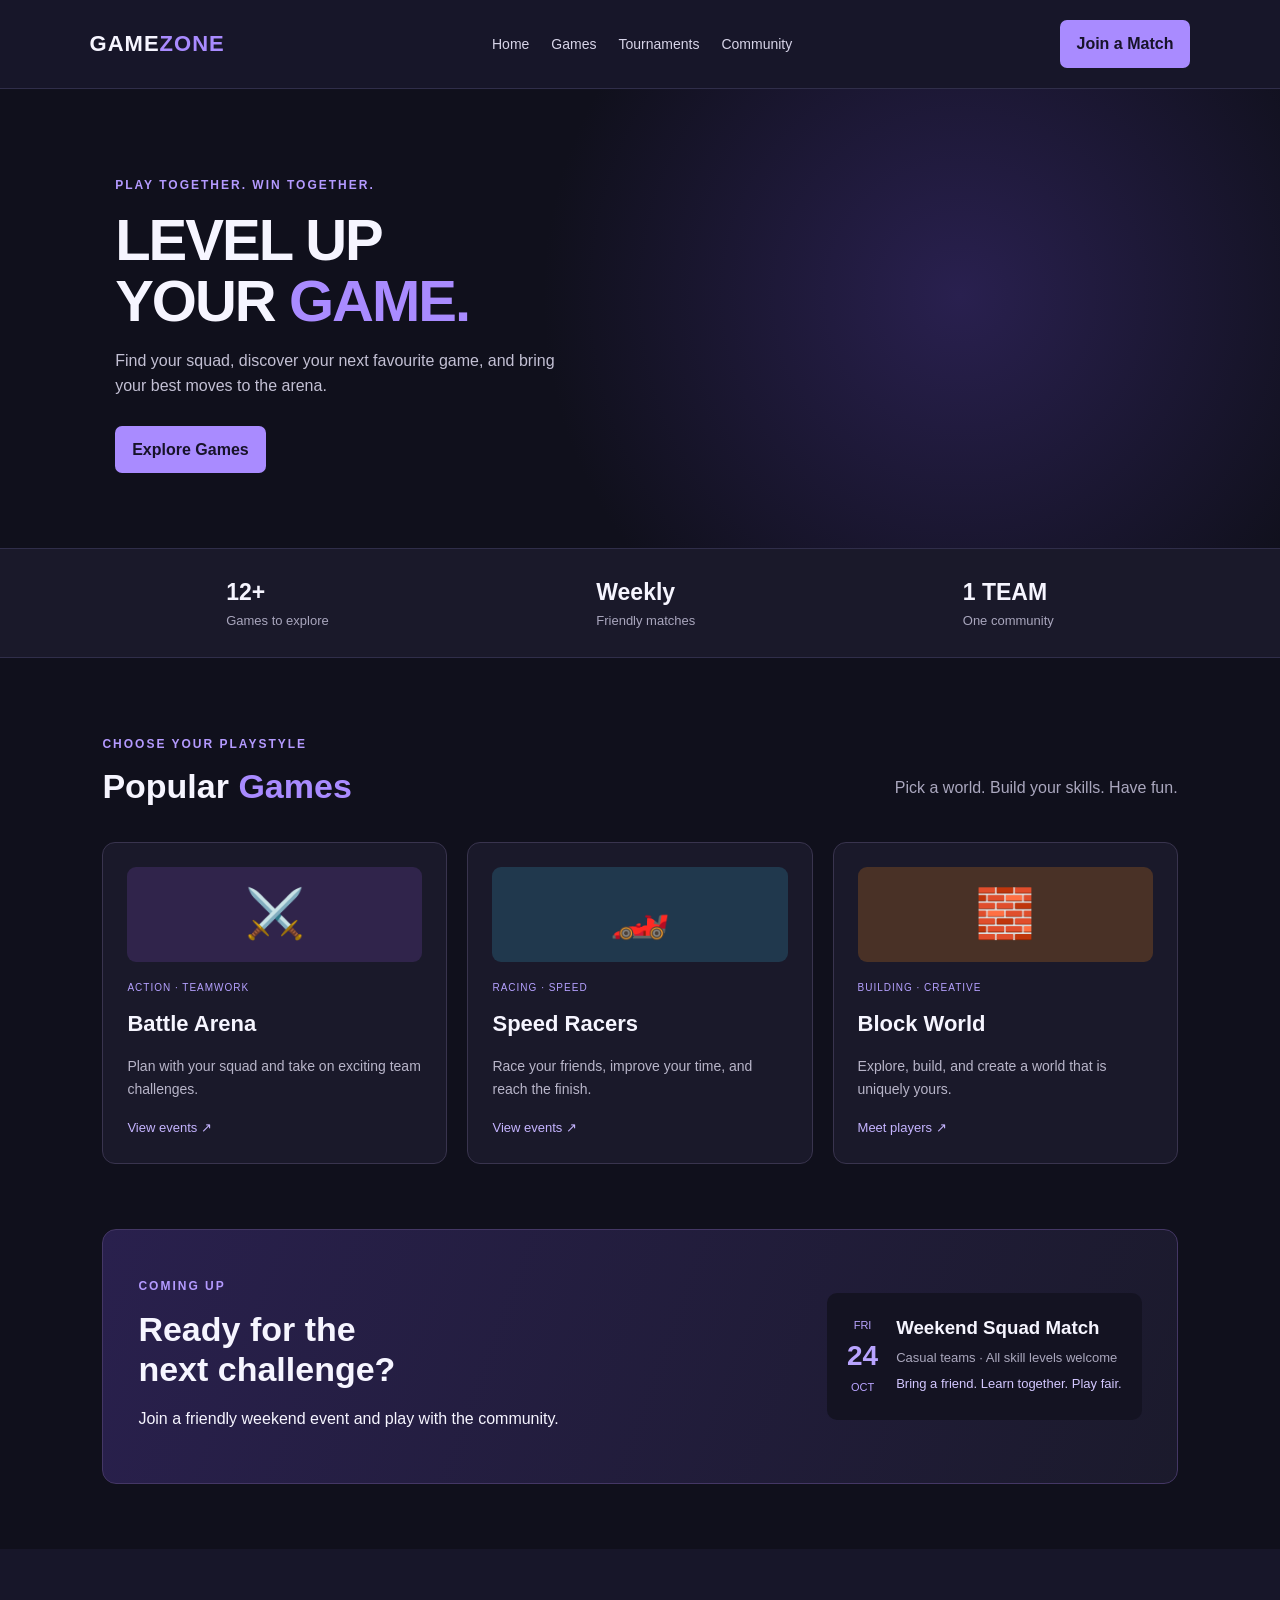
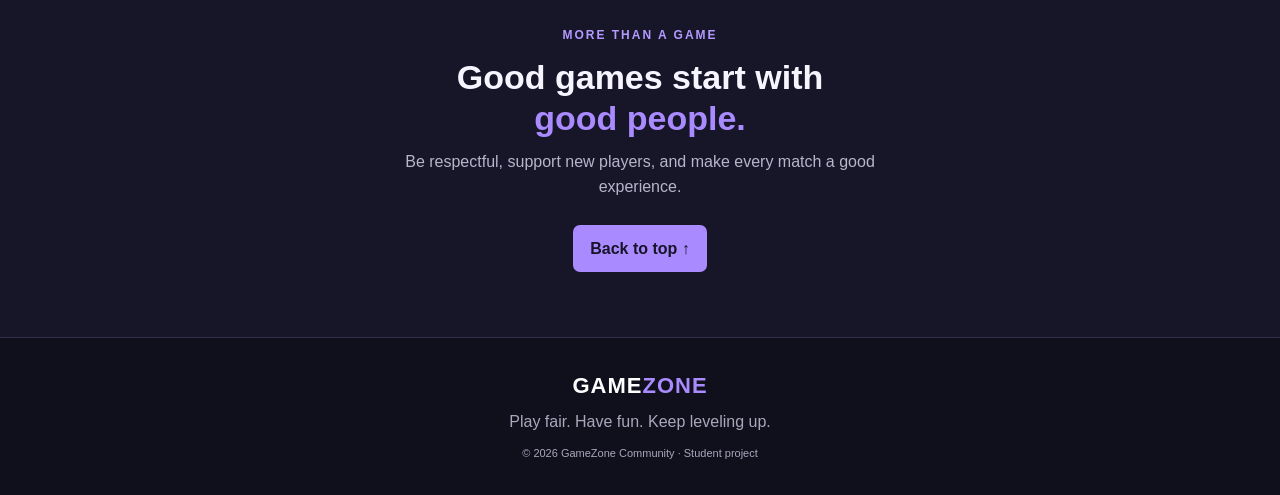
==== 01-gaming-esports/index.html @ 02f54db6 "Add three web development projects" ====
<!DOCTYPE html>
<html lang="en">
<head>
    <meta charset="UTF-8">
    <meta name="viewport" content="width=device-width, initial-scale=1.0">
    <title>GameZone | Gaming Community</title>
    <link rel="stylesheet" href="style.css">
</head>
<body>
    <header class="top">
        <div class="brand">GAME<span>ZONE</span></div>
        <nav>
            <a href="#home">Home</a><a href="#games">Games</a><a href="#tournaments">Tournaments</a><a href="#community">Community</a>
        </nav>
        <a class="nav-button" href="#tournaments">Join a Match</a>
    </header>
    <main>
        <section class="hero" id="home">
            <div class="hero-text">
                <p class="eyebrow">PLAY TOGETHER. WIN TOGETHER.</p>
                <h1>LEVEL UP<br>YOUR <span>GAME.</span></h1>
                <p class="intro">Find your squad, discover your next favourite game, and bring your best moves to the arena.</p>
                <a class="button" href="#games">Explore Games</a>
            </div>
           
        </section>
        <section class="stats">
            <div><strong>12+</strong><span>Games to explore</span></div>
            <div><strong>Weekly</strong><span>Friendly matches</span></div>
            <div><strong>1 TEAM</strong><span>One community</span></div>
        </section>
        <section class="section" id="games">
            <div class="section-heading"><div><p class="eyebrow">CHOOSE YOUR PLAYSTYLE</p><h2>Popular <span>Games</span></h2></div><p>Pick a world. Build your skills. Have fun.</p></div>
            <div class="game-grid">
                <article class="game-card game-purple"><div class="game-icon">⚔️</div><p class="card-label">ACTION · TEAMWORK</p><h3>Battle Arena</h3><p>Plan with your squad and take on exciting team challenges.</p><a href="#tournaments">View events ↗</a></article>
                <article class="game-card game-blue"><div class="game-icon">🏎️</div><p class="card-label">RACING · SPEED</p><h3>Speed Racers</h3><p>Race your friends, improve your time, and reach the finish.</p><a href="#tournaments">View events ↗</a></article>
                <article class="game-card game-orange"><div class="game-icon">🧱</div><p class="card-label">BUILDING · CREATIVE</p><h3>Block World</h3><p>Explore, build, and create a world that is uniquely yours.</p><a href="#community">Meet players ↗</a></article>
            </div>
        </section>
        <section class="event-panel" id="tournaments">
            <div><p class="eyebrow">COMING UP</p><h2>Ready for the<br>next challenge?</h2><p>Join a friendly weekend event and play with the community.</p></div>
            <div class="event-info"><span class="event-date">FRI<br><b>24</b><br>OCT</span><div><h3>Weekend Squad Match</h3><p>Casual teams · All skill levels welcome</p><p class="event-note">Bring a friend. Learn together. Play fair.</p></div></div>
        </section>
        <section class="section community" id="community"><p class="eyebrow">MORE THAN A GAME</p><h2>Good games start with<br><span>good people.</span></h2><p>Be respectful, support new players, and make every match a good experience.</p><a class="button" href="#home">Back to top ↑</a></section>
    </main>
    <footer><div class="brand">GAME<span>ZONE</span></div><p>Play fair. Have fun. Keep leveling up.</p><small>© 2026 GameZone Community · Student project</small></footer>
</body>
</html>
---- 01-gaming-esports/style.css ----
* { box-sizing: border-box; }
html { scroll-behavior: smooth; }
body { margin: 0; font-family: Arial, sans-serif; background: #10101c; color: #f6f5ff; line-height: 1.6; }
.top { display: flex; align-items: center; justify-content: space-between; gap: 20px; padding: 20px 7%; background: #171629; border-bottom: 1px solid #302e4a; }
.brand { font-size: 22px; font-weight: 900; letter-spacing: 1px; }
.brand span, h1 span, h2 span { color: #a98bff; }
nav { display: flex; gap: 22px; }
nav a { color: #d7d4e8; text-decoration: none; font-size: 14px; }
nav a:hover { color: #bda9ff; }
.nav-button, .button { display: inline-block; padding: 11px 17px; background: #a98bff; color: #171329; text-decoration: none; border-radius: 7px; font-weight: bold; }
.hero { display: flex; align-items: center; justify-content: space-between; gap: 35px; padding: 75px 9%; background: radial-gradient(circle at 75% 45%, #29204f 0, #10101c 42%); }
.hero-text { max-width: 540px; }
.eyebrow { color: #b49aff; font-size: 12px; font-weight: bold; letter-spacing: 2px; }
h1 { font-size: 58px; line-height: 1.05; margin: 15px 0; letter-spacing: -2px; }
.intro { max-width: 440px; color: #c3c0d4; margin-bottom: 27px; }
.hero-art { width: 340px; height: 300px; flex-shrink: 0; position: relative; display: flex; align-items: center; justify-content: center; }
.orbit { position: absolute; border: 1px solid #7560b8; border-radius: 50%; transform: rotate(-20deg); }
.orbit-one { width: 280px; height: 210px; }
.orbit-two { width: 220px; height: 280px; }
.gamepad { font-size: 105px; filter: drop-shadow(0 15px 25px #000); }
.floating-tag { position: absolute; background: #25213e; border: 1px solid #62528c; border-radius: 8px; padding: 9px 12px; font-size: 11px; letter-spacing: 1px; }
.tag-one { top: 42px; right: 0; }.tag-two { bottom: 40px; left: 0; color: #c7ffcf; }
.stats { display: flex; justify-content: space-around; gap: 20px; padding: 25px 8%; background: #1a192a; border-top: 1px solid #302e4a; border-bottom: 1px solid #302e4a; }
.stats div { display: flex; flex-direction: column; }.stats strong { font-size: 23px; }.stats span { color: #a9a6bd; font-size: 13px; }
.section { padding: 65px 8%; }
.section-heading { display: flex; justify-content: space-between; align-items: end; gap: 20px; margin-bottom: 25px; }
h2 { font-size: 34px; line-height: 1.2; margin: 5px 0 10px; }.section-heading > p { color: #aaa7be; }
.game-grid { display: flex; gap: 20px; }
.game-card { flex: 1; padding: 24px; border-radius: 13px; border: 1px solid #39344e; background: #1a192a; }
.game-icon { height: 95px; display: flex; align-items: center; justify-content: center; font-size: 48px; border-radius: 9px; margin-bottom: 18px; }
.game-purple .game-icon { background: #30244b; }.game-blue .game-icon { background: #20384d; }.game-orange .game-icon { background: #493126; }
.card-label { font-size: 10px; color: #b5a1ff; letter-spacing: 1px; }
.game-card h3 { font-size: 22px; margin: 5px 0; }.game-card p:not(.card-label) { color: #b8b5c9; font-size: 14px; }.game-card a { color: #c5b4ff; font-size: 13px; text-decoration: none; }
.event-panel { margin: 0 8% 65px; padding: 35px; border-radius: 14px; background: linear-gradient(110deg, #29204d, #1b1a2c); display: flex; align-items: center; justify-content: space-between; gap: 25px; border: 1px solid #443765; }
.event-info { display: flex; align-items: center; gap: 18px; background: #141322; padding: 20px; border-radius: 10px; min-width: 310px; }
.event-date { text-align: center; color: #b9a4ff; font-size: 11px; }.event-date b { font-size: 28px; }.event-info h3 { margin: 0; }.event-info p { color: #aaa7bd; font-size: 13px; margin: 5px 0; }.event-note { color: #d3c7ff !important; }
.community { text-align: center; background: #171629; }.community > p:not(.eyebrow) { color: #b8b5c9; max-width: 520px; margin: 0 auto 25px; }
footer { padding: 30px 8%; text-align: center; border-top: 1px solid #302e4a; color: #aaa7bd; }footer .brand { color: white; }footer p { margin: 5px; }footer small { font-size: 11px; }
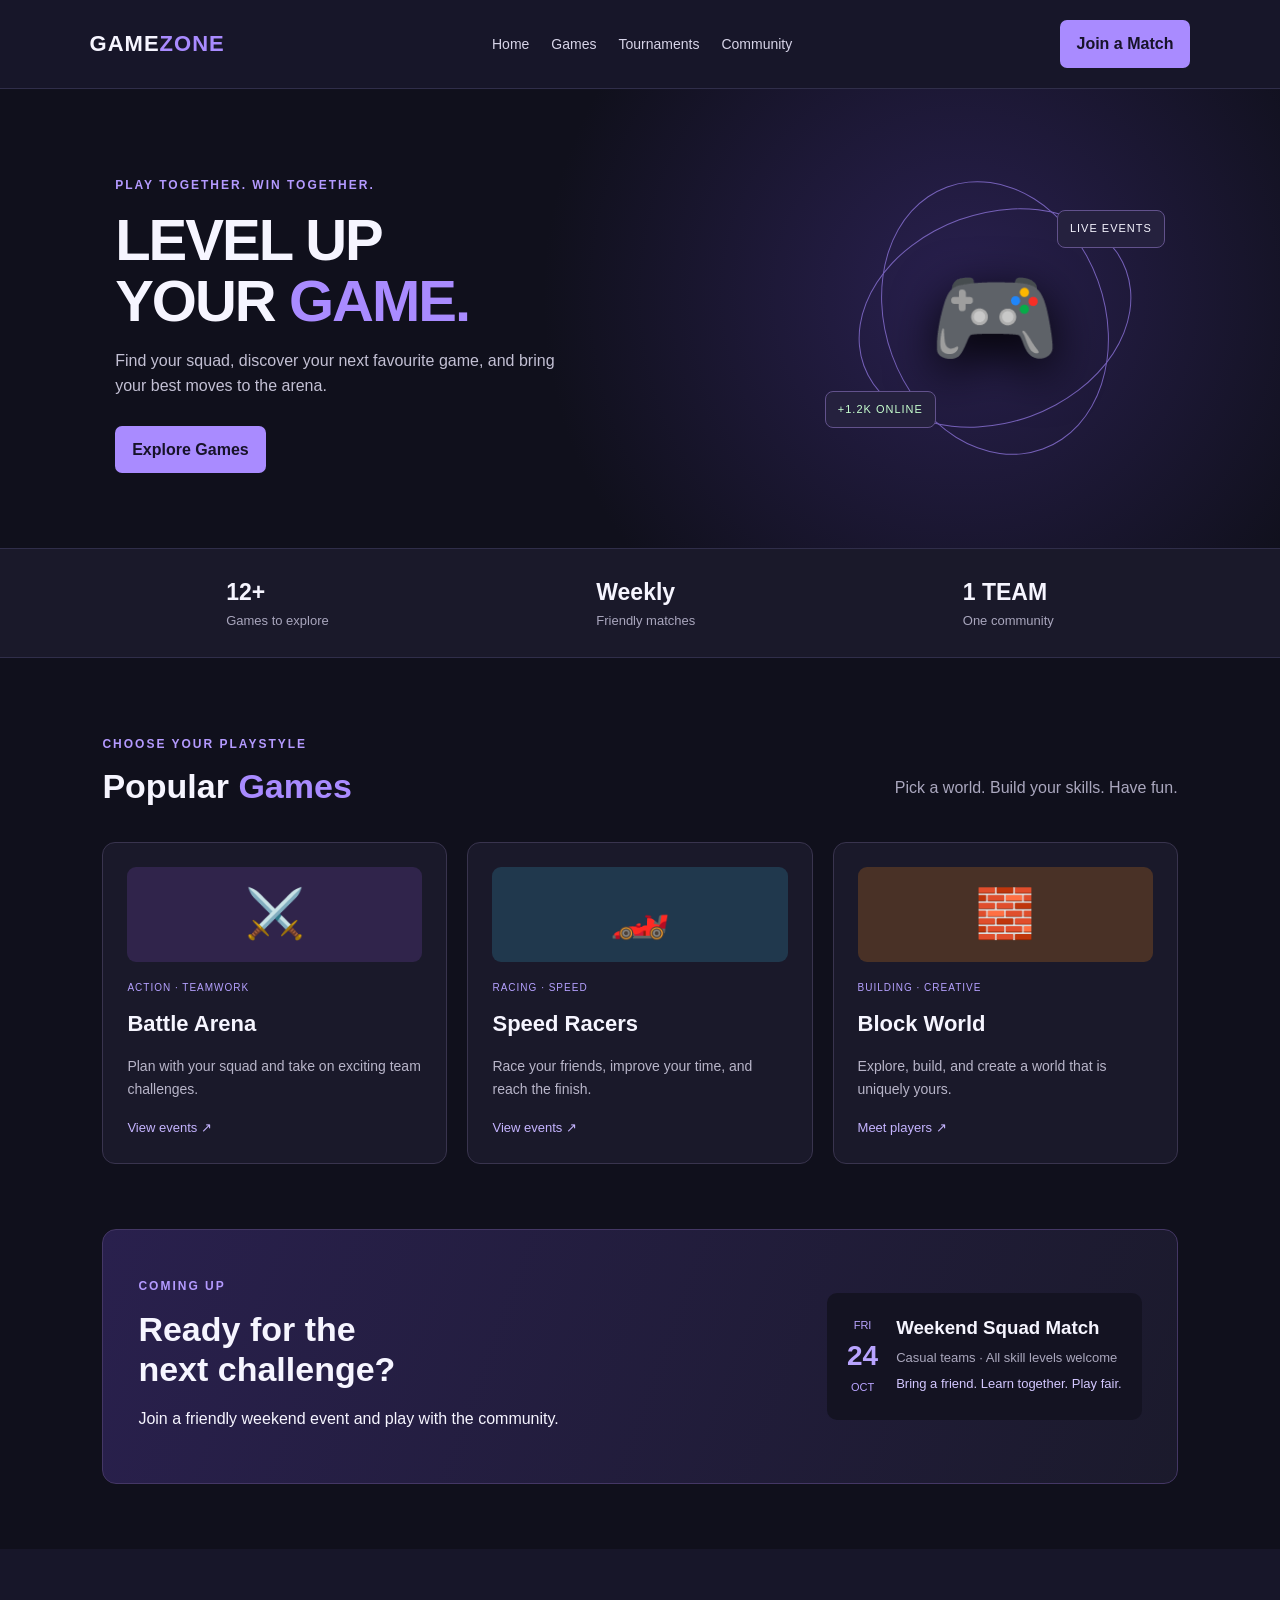
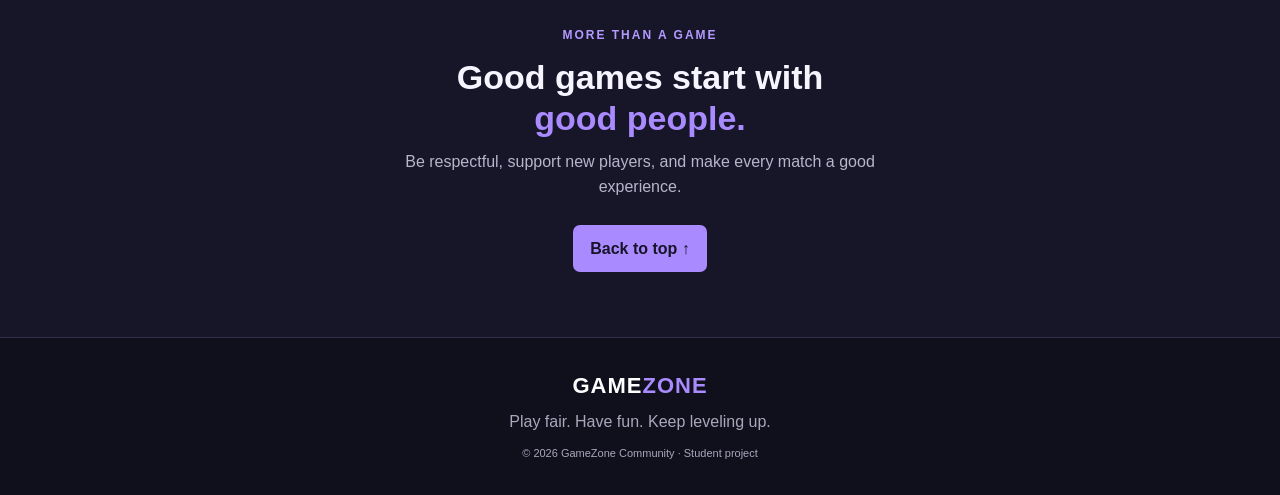
==== commit 0ec01712: "git push origin main" ====
--- a/01-gaming-esports/index.html
+++ b/01-gaming-esports/index.html
@@ -1,48 +1,125 @@
 <!DOCTYPE html>
 <html lang="en">
-<head>
+  <head>
     <meta charset="UTF-8">
     <meta name="viewport" content="width=device-width, initial-scale=1.0">
     <title>GameZone | Gaming Community</title>
     <link rel="stylesheet" href="style.css">
-</head>
-<body>
+  </head>
+  <body>
     <header class="top">
-        <div class="brand">GAME<span>ZONE</span></div>
-        <nav>
-            <a href="#home">Home</a><a href="#games">Games</a><a href="#tournaments">Tournaments</a><a href="#community">Community</a>
-        </nav>
-        <a class="nav-button" href="#tournaments">Join a Match</a>
+      <div class="brand" aria-label="GameZone home">GAME<span>ZONE</span></div>
+
+      <nav aria-label="Primary navigation">
+        <a href="#home">Home</a>
+        <a href="#games">Games</a>
+        <a href="#tournaments">Tournaments</a>
+        <a href="#community">Community</a>
+      </nav>
+
+      <a class="nav-button" href="#tournaments">Join a Match</a>
     </header>
+
     <main>
-        <section class="hero" id="home">
-            <div class="hero-text">
-                <p class="eyebrow">PLAY TOGETHER. WIN TOGETHER.</p>
-                <h1>LEVEL UP<br>YOUR <span>GAME.</span></h1>
-                <p class="intro">Find your squad, discover your next favourite game, and bring your best moves to the arena.</p>
-                <a class="button" href="#games">Explore Games</a>
-            </div>
-           
-        </section>
-        <section class="stats">
-            <div><strong>12+</strong><span>Games to explore</span></div>
-            <div><strong>Weekly</strong><span>Friendly matches</span></div>
-            <div><strong>1 TEAM</strong><span>One community</span></div>
-        </section>
-        <section class="section" id="games">
-            <div class="section-heading"><div><p class="eyebrow">CHOOSE YOUR PLAYSTYLE</p><h2>Popular <span>Games</span></h2></div><p>Pick a world. Build your skills. Have fun.</p></div>
-            <div class="game-grid">
-                <article class="game-card game-purple"><div class="game-icon">⚔️</div><p class="card-label">ACTION · TEAMWORK</p><h3>Battle Arena</h3><p>Plan with your squad and take on exciting team challenges.</p><a href="#tournaments">View events ↗</a></article>
-                <article class="game-card game-blue"><div class="game-icon">🏎️</div><p class="card-label">RACING · SPEED</p><h3>Speed Racers</h3><p>Race your friends, improve your time, and reach the finish.</p><a href="#tournaments">View events ↗</a></article>
-                <article class="game-card game-orange"><div class="game-icon">🧱</div><p class="card-label">BUILDING · CREATIVE</p><h3>Block World</h3><p>Explore, build, and create a world that is uniquely yours.</p><a href="#community">Meet players ↗</a></article>
-            </div>
-        </section>
-        <section class="event-panel" id="tournaments">
-            <div><p class="eyebrow">COMING UP</p><h2>Ready for the<br>next challenge?</h2><p>Join a friendly weekend event and play with the community.</p></div>
-            <div class="event-info"><span class="event-date">FRI<br><b>24</b><br>OCT</span><div><h3>Weekend Squad Match</h3><p>Casual teams · All skill levels welcome</p><p class="event-note">Bring a friend. Learn together. Play fair.</p></div></div>
-        </section>
-        <section class="section community" id="community"><p class="eyebrow">MORE THAN A GAME</p><h2>Good games start with<br><span>good people.</span></h2><p>Be respectful, support new players, and make every match a good experience.</p><a class="button" href="#home">Back to top ↑</a></section>
+      <section class="hero" id="home">
+        <div class="hero-text">
+          <p class="eyebrow">PLAY TOGETHER. WIN TOGETHER.</p>
+          <h1>LEVEL UP<br>YOUR <span>GAME.</span></h1>
+          <p class="intro">
+            Find your squad, discover your next favourite game, and bring your best moves to the arena.
+          </p>
+          <a class="button" href="#games">Explore Games</a>
+        </div>
+
+        <div class="hero-art" aria-hidden="true">
+          <span class="orbit orbit-one"></span>
+          <span class="orbit orbit-two"></span>
+          <span class="gamepad">🎮</span>
+          <span class="floating-tag tag-one">LIVE EVENTS</span>
+          <span class="floating-tag tag-two">+1.2K ONLINE</span>
+        </div>
+      </section>
+
+      <section class="stats" aria-label="Community stats">
+        <div>
+          <strong>12+</strong>
+          <span>Games to explore</span>
+        </div>
+        <div>
+          <strong>Weekly</strong>
+          <span>Friendly matches</span>
+        </div>
+        <div>
+          <strong>1 TEAM</strong>
+          <span>One community</span>
+        </div>
+      </section>
+
+      <section class="section" id="games">
+        <div class="section-heading">
+          <div>
+            <p class="eyebrow">CHOOSE YOUR PLAYSTYLE</p>
+            <h2>Popular <span>Games</span></h2>
+          </div>
+          <p>Pick a world. Build your skills. Have fun.</p>
+        </div>
+
+        <div class="game-grid">
+          <article class="game-card game-purple">
+            <div class="game-icon">⚔️</div>
+            <p class="card-label">ACTION · TEAMWORK</p>
+            <h3>Battle Arena</h3>
+            <p>Plan with your squad and take on exciting team challenges.</p>
+            <a href="#tournaments">View events ↗</a>
+          </article>
+
+          <article class="game-card game-blue">
+            <div class="game-icon">🏎️</div>
+            <p class="card-label">RACING · SPEED</p>
+            <h3>Speed Racers</h3>
+            <p>Race your friends, improve your time, and reach the finish.</p>
+            <a href="#tournaments">View events ↗</a>
+          </article>
+
+          <article class="game-card game-orange">
+            <div class="game-icon">🧱</div>
+            <p class="card-label">BUILDING · CREATIVE</p>
+            <h3>Block World</h3>
+            <p>Explore, build, and create a world that is uniquely yours.</p>
+            <a href="#community">Meet players ↗</a>
+          </article>
+        </div>
+      </section>
+
+      <section class="event-panel" id="tournaments">
+        <div>
+          <p class="eyebrow">COMING UP</p>
+          <h2>Ready for the<br>next challenge?</h2>
+          <p>Join a friendly weekend event and play with the community.</p>
+        </div>
+
+        <div class="event-info">
+          <span class="event-date">FRI<br><b>24</b><br>OCT</span>
+          <div>
+            <h3>Weekend Squad Match</h3>
+            <p>Casual teams · All skill levels welcome</p>
+            <p class="event-note">Bring a friend. Learn together. Play fair.</p>
+          </div>
+        </div>
+      </section>
+
+      <section class="section community" id="community">
+        <p class="eyebrow">MORE THAN A GAME</p>
+        <h2>Good games start with<br><span>good people.</span></h2>
+        <p>Be respectful, support new players, and make every match a good experience.</p>
+        <a class="button" href="#home">Back to top ↑</a>
+      </section>
     </main>
-    <footer><div class="brand">GAME<span>ZONE</span></div><p>Play fair. Have fun. Keep leveling up.</p><small>© 2026 GameZone Community · Student project</small></footer>
-</body>
-</html>+
+    <footer>
+      <div class="brand">GAME<span>ZONE</span></div>
+      <p>Play fair. Have fun. Keep leveling up.</p>
+      <small>© 2026 GameZone Community · Student project</small>
+    </footer>
+  </body>
+</html>
--- a/01-gaming-esports/style.css
+++ b/01-gaming-esports/style.css
@@ -1,38 +1,383 @@
-* { box-sizing: border-box; }
-html { scroll-behavior: smooth; }
-body { margin: 0; font-family: Arial, sans-serif; background: #10101c; color: #f6f5ff; line-height: 1.6; }
-.top { display: flex; align-items: center; justify-content: space-between; gap: 20px; padding: 20px 7%; background: #171629; border-bottom: 1px solid #302e4a; }
-.brand { font-size: 22px; font-weight: 900; letter-spacing: 1px; }
-.brand span, h1 span, h2 span { color: #a98bff; }
-nav { display: flex; gap: 22px; }
-nav a { color: #d7d4e8; text-decoration: none; font-size: 14px; }
-nav a:hover { color: #bda9ff; }
-.nav-button, .button { display: inline-block; padding: 11px 17px; background: #a98bff; color: #171329; text-decoration: none; border-radius: 7px; font-weight: bold; }
-.hero { display: flex; align-items: center; justify-content: space-between; gap: 35px; padding: 75px 9%; background: radial-gradient(circle at 75% 45%, #29204f 0, #10101c 42%); }
-.hero-text { max-width: 540px; }
-.eyebrow { color: #b49aff; font-size: 12px; font-weight: bold; letter-spacing: 2px; }
-h1 { font-size: 58px; line-height: 1.05; margin: 15px 0; letter-spacing: -2px; }
-.intro { max-width: 440px; color: #c3c0d4; margin-bottom: 27px; }
-.hero-art { width: 340px; height: 300px; flex-shrink: 0; position: relative; display: flex; align-items: center; justify-content: center; }
-.orbit { position: absolute; border: 1px solid #7560b8; border-radius: 50%; transform: rotate(-20deg); }
-.orbit-one { width: 280px; height: 210px; }
-.orbit-two { width: 220px; height: 280px; }
-.gamepad { font-size: 105px; filter: drop-shadow(0 15px 25px #000); }
-.floating-tag { position: absolute; background: #25213e; border: 1px solid #62528c; border-radius: 8px; padding: 9px 12px; font-size: 11px; letter-spacing: 1px; }
-.tag-one { top: 42px; right: 0; }.tag-two { bottom: 40px; left: 0; color: #c7ffcf; }
-.stats { display: flex; justify-content: space-around; gap: 20px; padding: 25px 8%; background: #1a192a; border-top: 1px solid #302e4a; border-bottom: 1px solid #302e4a; }
-.stats div { display: flex; flex-direction: column; }.stats strong { font-size: 23px; }.stats span { color: #a9a6bd; font-size: 13px; }
-.section { padding: 65px 8%; }
-.section-heading { display: flex; justify-content: space-between; align-items: end; gap: 20px; margin-bottom: 25px; }
-h2 { font-size: 34px; line-height: 1.2; margin: 5px 0 10px; }.section-heading > p { color: #aaa7be; }
-.game-grid { display: flex; gap: 20px; }
-.game-card { flex: 1; padding: 24px; border-radius: 13px; border: 1px solid #39344e; background: #1a192a; }
-.game-icon { height: 95px; display: flex; align-items: center; justify-content: center; font-size: 48px; border-radius: 9px; margin-bottom: 18px; }
-.game-purple .game-icon { background: #30244b; }.game-blue .game-icon { background: #20384d; }.game-orange .game-icon { background: #493126; }
-.card-label { font-size: 10px; color: #b5a1ff; letter-spacing: 1px; }
-.game-card h3 { font-size: 22px; margin: 5px 0; }.game-card p:not(.card-label) { color: #b8b5c9; font-size: 14px; }.game-card a { color: #c5b4ff; font-size: 13px; text-decoration: none; }
-.event-panel { margin: 0 8% 65px; padding: 35px; border-radius: 14px; background: linear-gradient(110deg, #29204d, #1b1a2c); display: flex; align-items: center; justify-content: space-between; gap: 25px; border: 1px solid #443765; }
-.event-info { display: flex; align-items: center; gap: 18px; background: #141322; padding: 20px; border-radius: 10px; min-width: 310px; }
-.event-date { text-align: center; color: #b9a4ff; font-size: 11px; }.event-date b { font-size: 28px; }.event-info h3 { margin: 0; }.event-info p { color: #aaa7bd; font-size: 13px; margin: 5px 0; }.event-note { color: #d3c7ff !important; }
-.community { text-align: center; background: #171629; }.community > p:not(.eyebrow) { color: #b8b5c9; max-width: 520px; margin: 0 auto 25px; }
-footer { padding: 30px 8%; text-align: center; border-top: 1px solid #302e4a; color: #aaa7bd; }footer .brand { color: white; }footer p { margin: 5px; }footer small { font-size: 11px; }
+* {
+    box-sizing: border-box;
+}
+
+html {
+    scroll-behavior: smooth;
+}
+
+body {
+    margin: 0;
+    font-family: Arial, sans-serif;
+    background: #10101c;
+    color: #f6f5ff;
+    line-height: 1.6;
+}
+
+img {
+    max-width: 100%;
+    display: block;
+}
+
+.top {
+    display: flex;
+    align-items: center;
+    justify-content: space-between;
+    gap: 20px;
+    padding: 20px 7%;
+    background: #171629;
+    border-bottom: 1px solid #302e4a;
+}
+
+.brand {
+    font-size: 22px;
+    font-weight: 900;
+    letter-spacing: 1px;
+}
+
+.brand span,
+h1 span,
+h2 span {
+    color: #a98bff;
+}
+
+nav {
+    display: flex;
+    gap: 22px;
+    flex-wrap: wrap;
+}
+
+nav a {
+    color: #d7d4e8;
+    text-decoration: none;
+    font-size: 14px;
+}
+
+nav a:hover {
+    color: #bda9ff;
+}
+
+.nav-button,
+.button {
+    display: inline-block;
+    padding: 11px 17px;
+    background: #a98bff;
+    color: #171329;
+    text-decoration: none;
+    border-radius: 7px;
+    font-weight: bold;
+    transition: opacity 0.2s ease;
+}
+
+.nav-button:hover,
+.button:hover {
+    opacity: 0.92;
+}
+
+.hero {
+    display: flex;
+    align-items: center;
+    justify-content: space-between;
+    gap: 35px;
+    padding: 75px 9%;
+    background: radial-gradient(circle at 75% 45%, #29204f 0, #10101c 42%);
+}
+
+.hero-text {
+    max-width: 540px;
+}
+
+.eyebrow {
+    color: #b49aff;
+    font-size: 12px;
+    font-weight: bold;
+    letter-spacing: 2px;
+}
+
+h1 {
+    font-size: 58px;
+    line-height: 1.05;
+    margin: 15px 0;
+    letter-spacing: -2px;
+}
+
+.intro {
+    max-width: 440px;
+    color: #c3c0d4;
+    margin-bottom: 27px;
+}
+
+.hero-art {
+    width: 340px;
+    height: 300px;
+    flex-shrink: 0;
+    position: relative;
+    display: flex;
+    align-items: center;
+    justify-content: center;
+}
+
+.orbit {
+    position: absolute;
+    border: 1px solid #7560b8;
+    border-radius: 50%;
+    transform: rotate(-20deg);
+}
+
+.orbit-one {
+    width: 280px;
+    height: 210px;
+}
+
+.orbit-two {
+    width: 220px;
+    height: 280px;
+}
+
+.gamepad {
+    font-size: 105px;
+    filter: drop-shadow(0 15px 25px #000);
+}
+
+.floating-tag {
+    position: absolute;
+    background: #25213e;
+    border: 1px solid #62528c;
+    border-radius: 8px;
+    padding: 9px 12px;
+    font-size: 11px;
+    letter-spacing: 1px;
+}
+
+.tag-one {
+    top: 42px;
+    right: 0;
+}
+
+.tag-two {
+    bottom: 40px;
+    left: 0;
+    color: #c7ffcf;
+}
+
+.stats {
+    display: flex;
+    justify-content: space-around;
+    gap: 20px;
+    padding: 25px 8%;
+    background: #1a192a;
+    border-top: 1px solid #302e4a;
+    border-bottom: 1px solid #302e4a;
+}
+
+.stats div {
+    display: flex;
+    flex-direction: column;
+}
+
+.stats strong {
+    font-size: 23px;
+}
+
+.stats span {
+    color: #a9a6bd;
+    font-size: 13px;
+}
+
+.section {
+    padding: 65px 8%;
+}
+
+.section-heading {
+    display: flex;
+    justify-content: space-between;
+    align-items: end;
+    gap: 20px;
+    margin-bottom: 25px;
+}
+
+h2 {
+    font-size: 34px;
+    line-height: 1.2;
+    margin: 5px 0 10px;
+}
+
+.section-heading > p {
+    color: #aaa7be;
+}
+
+.game-grid {
+    display: flex;
+    gap: 20px;
+}
+
+.game-card {
+    flex: 1;
+    padding: 24px;
+    border-radius: 13px;
+    border: 1px solid #39344e;
+    background: #1a192a;
+}
+
+.game-icon {
+    height: 95px;
+    display: flex;
+    align-items: center;
+    justify-content: center;
+    font-size: 48px;
+    border-radius: 9px;
+    margin-bottom: 18px;
+}
+
+.game-purple .game-icon {
+    background: #30244b;
+}
+
+.game-blue .game-icon {
+    background: #20384d;
+}
+
+.game-orange .game-icon {
+    background: #493126;
+}
+
+.card-label {
+    font-size: 10px;
+    color: #b5a1ff;
+    letter-spacing: 1px;
+}
+
+.game-card h3 {
+    font-size: 22px;
+    margin: 5px 0;
+}
+
+.game-card p:not(.card-label) {
+    color: #b8b5c9;
+    font-size: 14px;
+}
+
+.game-card a {
+    color: #c5b4ff;
+    font-size: 13px;
+    text-decoration: none;
+}
+
+.event-panel {
+    margin: 0 8% 65px;
+    padding: 35px;
+    border-radius: 14px;
+    background: linear-gradient(110deg, #29204d, #1b1a2c);
+    display: flex;
+    align-items: center;
+    justify-content: space-between;
+    gap: 25px;
+    border: 1px solid #443765;
+}
+
+.event-info {
+    display: flex;
+    align-items: center;
+    gap: 18px;
+    background: #141322;
+    padding: 20px;
+    border-radius: 10px;
+    min-width: 310px;
+}
+
+.event-date {
+    text-align: center;
+    color: #b9a4ff;
+    font-size: 11px;
+}
+
+.event-date b {
+    font-size: 28px;
+}
+
+.event-info h3 {
+    margin: 0;
+}
+
+.event-info p {
+    color: #aaa7bd;
+    font-size: 13px;
+    margin: 5px 0;
+}
+
+.event-note {
+    color: #d3c7ff !important;
+}
+
+.community {
+    text-align: center;
+    background: #171629;
+}
+
+.community > p:not(.eyebrow) {
+    color: #b8b5c9;
+    max-width: 520px;
+    margin: 0 auto 25px;
+}
+
+footer {
+    padding: 30px 8%;
+    text-align: center;
+    border-top: 1px solid #302e4a;
+    color: #aaa7bd;
+}
+
+footer .brand {
+    color: white;
+}
+
+footer p {
+    margin: 5px;
+}
+
+footer small {
+    font-size: 11px;
+}
+
+@media (max-width: 760px) {
+    .top,
+    .hero,
+    .section-heading,
+    .event-panel {
+        flex-direction: column;
+        align-items: flex-start;
+    }
+
+    .top {
+        padding-bottom: 25px;
+    }
+
+    .hero {
+        padding-top: 45px;
+    }
+
+    .hero-art {
+        width: 100%;
+        max-width: 340px;
+        margin: 0 auto;
+    }
+
+    .game-grid,
+    .stats {
+        flex-direction: column;
+    }
+
+    .event-info {
+        width: 100%;
+        min-width: 0;
+    }
+
+    .community {
+        text-align: left;
+    }
+
+    .community > p:not(.eyebrow) {
+        margin-left: 0;
+        margin-right: 0;
+    }
+}
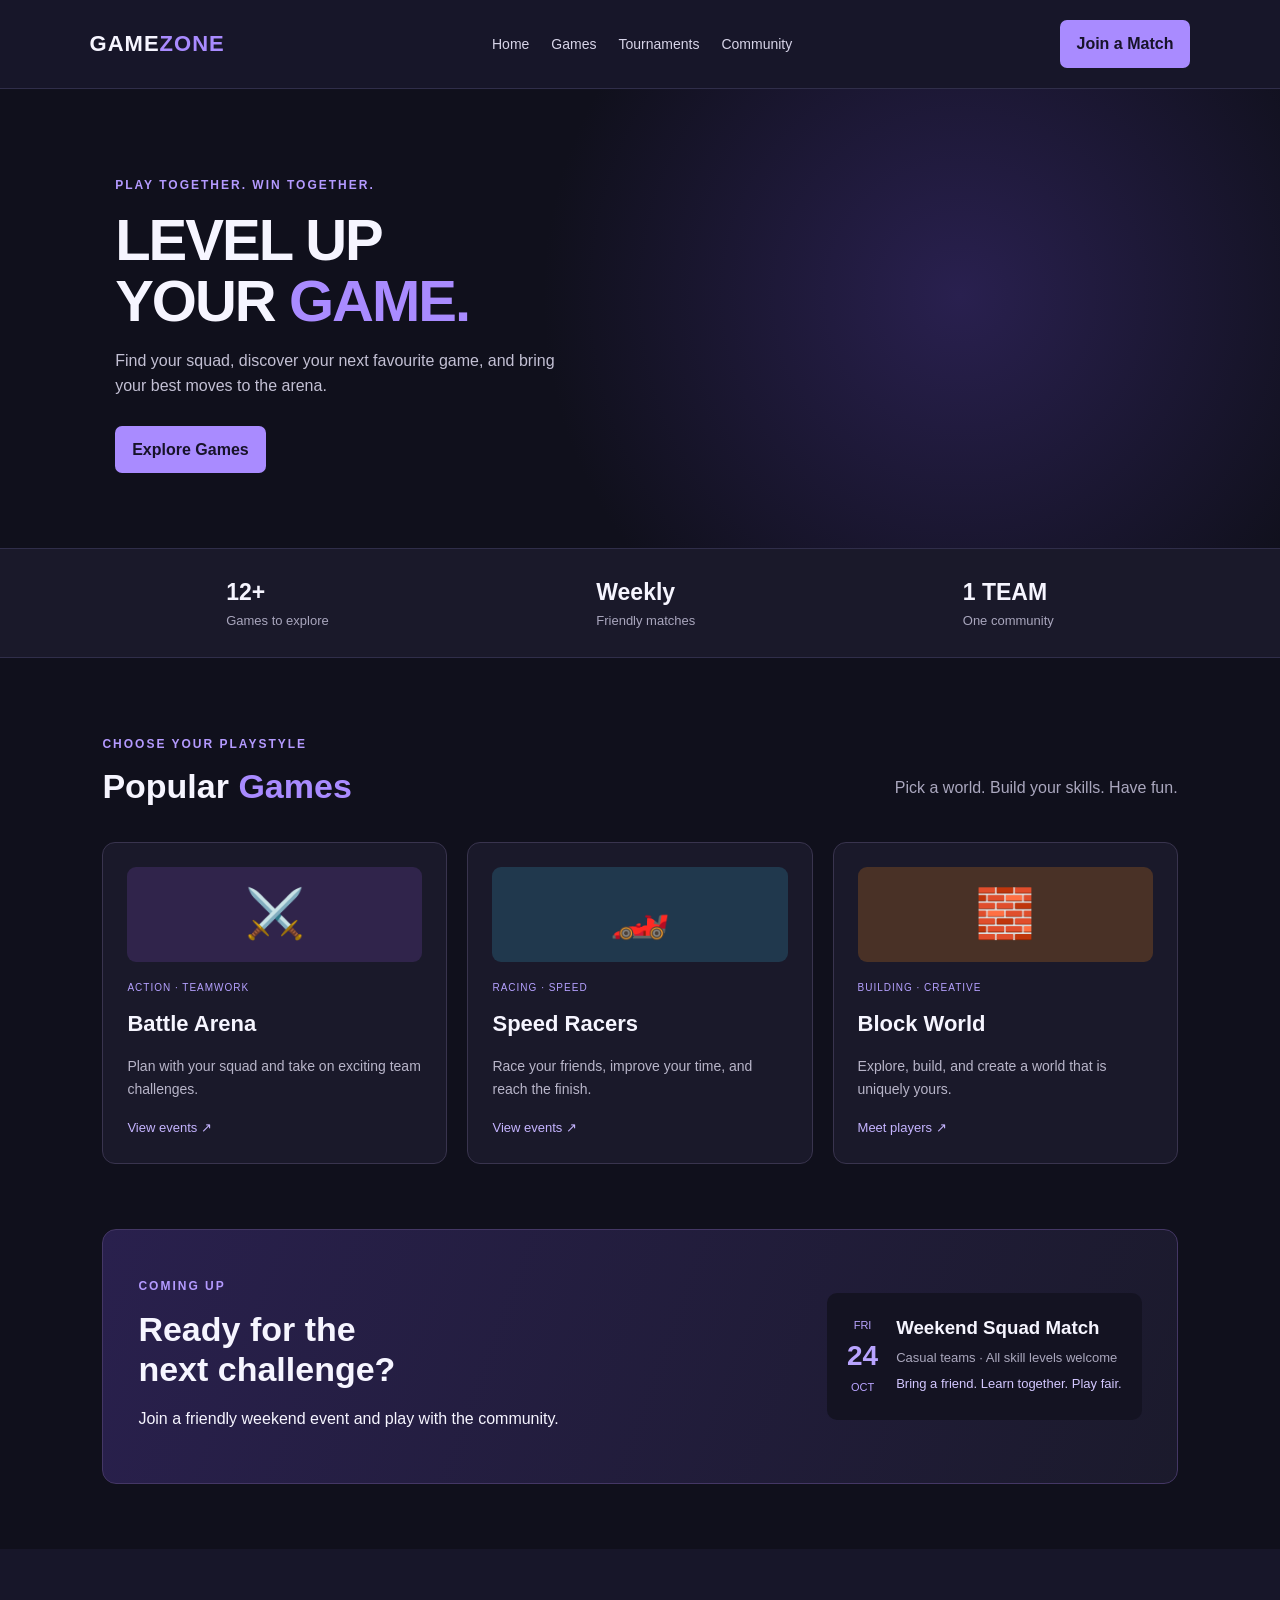
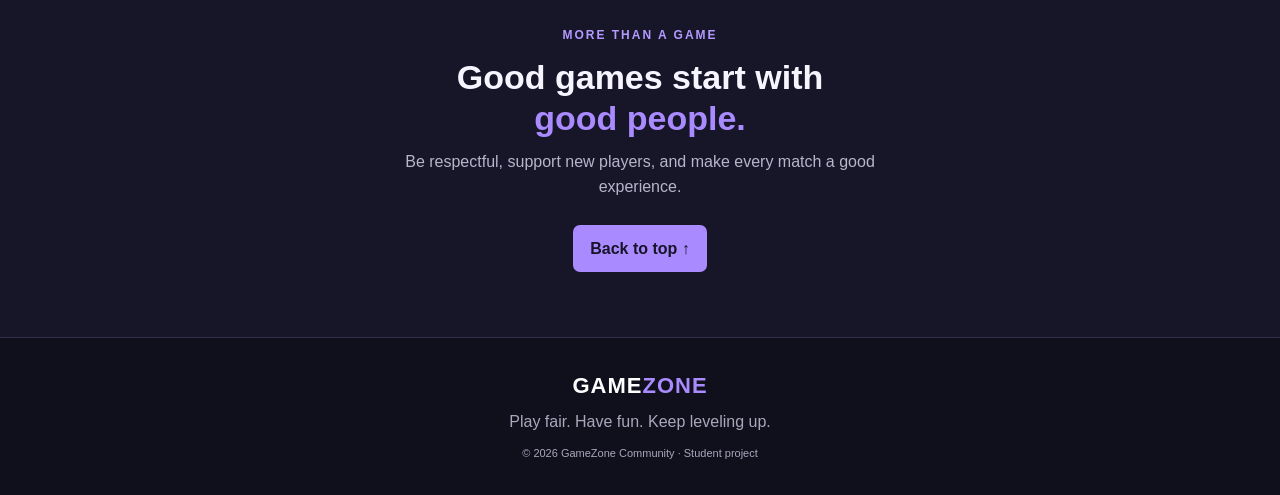
==== commit e12a7c51: "git commit" ====
--- a/01-gaming-esports/index.html
+++ b/01-gaming-esports/index.html
@@ -34,9 +34,6 @@
         <div class="hero-art" aria-hidden="true">
           <span class="orbit orbit-one"></span>
           <span class="orbit orbit-two"></span>
-          <span class="gamepad">🎮</span>
-          <span class="floating-tag tag-one">LIVE EVENTS</span>
-          <span class="floating-tag tag-two">+1.2K ONLINE</span>
         </div>
       </section>
 
--- a/01-gaming-esports/style.css
+++ b/01-gaming-esports/style.css
@@ -117,27 +117,10 @@
     justify-content: center;
 }
 
-.orbit {
-    position: absolute;
-    border: 1px solid #7560b8;
-    border-radius: 50%;
-    transform: rotate(-20deg);
-}
-
-.orbit-one {
-    width: 280px;
-    height: 210px;
-}
-
-.orbit-two {
-    width: 220px;
-    height: 280px;
-}
-
-.gamepad {
-    font-size: 105px;
-    filter: drop-shadow(0 15px 25px #000);
-}
+
+
+
+
 
 .floating-tag {
     position: absolute;
